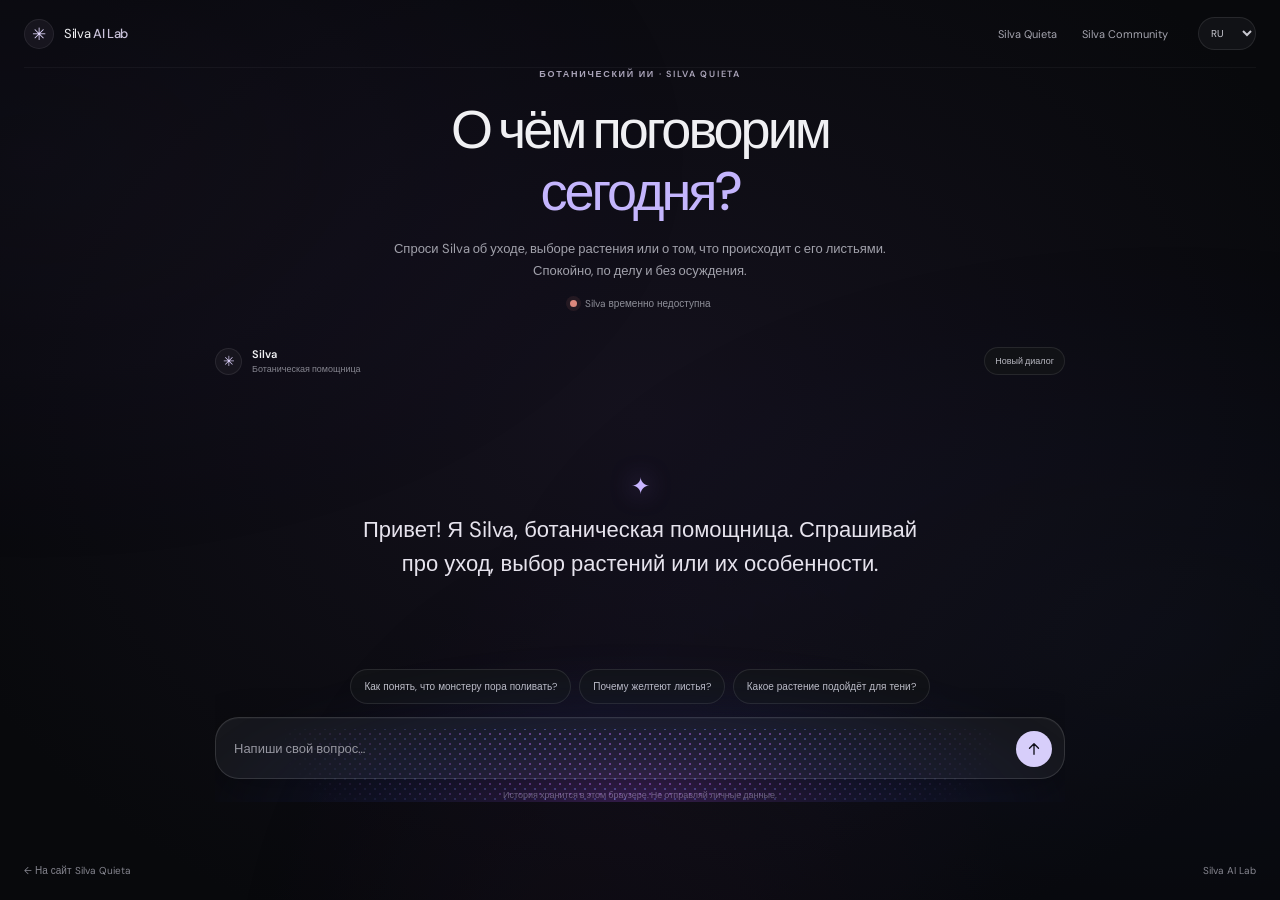
==== ailab/index.html @ 8d6d7d59 "lol" ====
<!doctype html>
<html lang="ru">
<head>
  <meta charset="utf-8">
  <meta name="viewport" content="width=device-width, initial-scale=1">
  <meta name="theme-color" content="#08090c">
  <meta name="description" content="Silva AI Lab — ботаническая ИИ-помощница Silva.">
  <title>Silva AI Lab — Silva Quieta</title>
  <link rel="icon" href="https://silvaquieta.com/favicon-48.png">
  <link rel="preconnect" href="https://fonts.googleapis.com">
  <link rel="preconnect" href="https://fonts.gstatic.com" crossorigin>
  <link href="https://fonts.googleapis.com/css2?family=DM+Sans:wght@400;500;600;700&family=Playfair+Display:wght@500;600;700&display=swap" rel="stylesheet">
  <link rel="stylesheet" href="./style.css">
  <script>
    (() => {
      const saved = localStorage.getItem("silva-ai-locale");
      const query = new URLSearchParams(location.search).get("locale");
      const locale = ["ru", "uk", "en"].includes(query) ? query : ["ru", "uk", "en"].includes(saved) ? saved : "ru";
      document.documentElement.lang = locale;
      window.SILVA_LOCALE = locale;
    })();
  </script>
  <script defer src="./app.js"></script>
</head>
<body>
  <header class="topbar">
    <a class="brand" href="https://silvaquieta.com/" aria-label="Silva Quieta">
      <span class="brand-mark" aria-hidden="true">✳</span>
      <span>Silva <b>AI Lab</b></span>
    </a>
    <nav class="top-links" aria-label="Навигация">
      <a href="https://silvaquieta.com/">Silva Quieta</a>
      <a href="https://community.silvaquieta.com/">Silva Community</a>
    </nav>
    <label class="locale-label">
      <span class="sr-only">Язык</span>
      <select id="locale-select" aria-label="Язык">
        <option value="ru">RU</option>
        <option value="uk">UA</option>
        <option value="en">EN</option>
      </select>
    </label>
  </header>

  <main class="lab-layout">
    <section class="intro">
      <p class="eyebrow" data-copy="eyebrow">БОТАНИЧЕСКИЙ ИИ · SILVA QUIETA</p>
      <h1 data-copy="title">О чём поговорим<br><em>сегодня?</em></h1>
      <p class="intro-text" data-copy="intro">Спроси Silva об уходе, выборе растения или о том, что происходит с его листьями. Спокойно, по делу и без осуждения.</p>
      <div class="promise"><span class="status-dot" id="connection-dot"></span><span id="connection-status" data-copy="connecting">Подключаем Silva…</span></div>
      <div class="privacy-note"><span aria-hidden="true">✦</span><span data-copy="privacy">Не отправляй личные данные. Ответы ИИ могут быть неточными.</span></div>
    </section>

    <section class="chat-card" aria-label="Чат с Silva">
      <header class="chat-header">
        <div class="silva-avatar" aria-hidden="true">✳</div>
        <div class="silva-info">
          <strong>Silva</strong>
          <span id="chat-presence" data-copy="assistant">Ботаническая помощница</span>
        </div>
        <button class="clear-button" id="clear-chat" type="button" data-copy="clear">Новый диалог</button>
      </header>
      <div class="messages" id="messages" role="log" aria-live="polite" aria-relevant="additions text"></div>
      <div class="suggestions" id="suggestions" aria-label="Примеры вопросов"></div>
      <form class="composer" id="chat-form">
        <label class="sr-only" for="chat-input" data-copy="inputLabel">Сообщение для Silva</label>
        <textarea id="chat-input" name="message" rows="1" maxlength="1200" data-placeholder="placeholder" placeholder="Напиши свой вопрос…" required></textarea>
        <button id="send-button" type="submit" aria-label="Отправить"><svg viewBox="0 0 24 24" aria-hidden="true"><path d="M12 19V5m-6 6 6-6 6 6"/></svg></button>
      </form>
      <p class="chat-footnote" data-copy="footnote">История хранится в этом браузере. Не отправляй личные данные.</p>
    </section>
  </main>
  <footer class="footer"><a href="https://silvaquieta.com/">← <span data-copy="back">На сайт Silva Quieta</span></a><span>Silva AI Lab</span></footer>
</body>
</html>
---- ailab/style.css ----
:root {
  color-scheme: dark;
  --paper: #08090c;
  --surface: #111216;
  --ink: #f0f0f3;
  --muted: #9a9ba5;
  --line: #ffffff19;
  --green: #c4b5fd;
  --sage: #1b1a24;
  --sans: "DM Sans", Arial, sans-serif;
  --serif: "Playfair Display", Georgia, serif;
}
* { box-sizing: border-box; }
html { min-width: 320px; min-height: 100%; background: var(--paper); }
body { min-width: 320px; min-height: 100vh; min-height: 100svh; margin: 0; overflow-x: hidden; color: var(--ink); background: radial-gradient(ellipse at 50% 46%, #14111d 0, transparent 47rem), var(--paper); font-family: var(--sans); }
body::before { content: ""; position: fixed; z-index: 0; inset: -24%; pointer-events: none; opacity: .46; background: radial-gradient(ellipse at 18% 28%, #44316c35, transparent 31%), radial-gradient(ellipse at 78% 64%, #29366c32, transparent 34%), radial-gradient(ellipse at 49% 94%, #592b6530, transparent 30%); transform: translate3d(0,0,0); animation: ambient-drift 28s ease-in-out infinite alternate; }
body > * { position: relative; z-index: 1; }
a { color: inherit; text-decoration: none; }
button, textarea, select { font: inherit; color: inherit; }
button, select { cursor: pointer; }
:focus-visible { outline: 2px solid #a78bfa; outline-offset: 3px; }
.topbar { width: min(1320px, calc(100% - 48px)); min-height: 68px; display: flex; align-items: center; gap: 30px; margin: auto; border-bottom: 1px solid #ffffff0b; }
.brand { display: inline-flex; align-items: center; gap: 10px; font-size: 13px; letter-spacing: -.025em; }
.brand b { color: #cac3db; font-weight: 500; }
.brand-mark { width: 30px; height: 30px; display: grid; place-items: center; border: 1px solid #ffffff13; border-radius: 50%; color: #e4d9ff; background: #17151e; font-size: 17px; transition: transform .45s cubic-bezier(.2,.8,.2,1), border-color .3s, box-shadow .3s; }
.brand:hover .brand-mark { transform: rotate(45deg) scale(1.08); border-color: #c4b5fd66; box-shadow: 0 0 22px #a78bfa28; }
.top-links { display: flex; gap: 25px; margin-left: auto; color: #a4a4ae; font-size: 11px; }
.top-links a:hover, .footer a:hover { color: #d3c4ff; }
.locale-label select { min-width: 58px; padding: 8px; border: 1px solid #ffffff18; border-radius: 999px; color: #c8c8d0; background: #111216; font-size: 10px; }
.lab-layout { width: min(850px, calc(100% - 42px)); height: calc(100vh - 128px); height: calc(100svh - 128px); min-height: 530px; display: flex; flex-direction: column; justify-content: center; margin: auto; padding: 0 0 18px; }
.intro { width: 100%; flex: 0 0 auto; text-align: center; }
.eyebrow { margin: 0 0 19px; color: #aaa4b9; font-size: 9px; font-weight: 600; letter-spacing: .19em; }
h1 { margin: 0; font: 500 clamp(36px, 5vw, 54px)/1.15 var(--sans); letter-spacing: -.055em; }
h1 em { color: #c4b5fd; font-style: normal; font-weight: 500; }
.intro-text { max-width: 510px; margin: 15px auto 0; color: #a1a1ab; font-size: 13px; line-height: 1.7; }
.promise { display: flex; align-items: center; justify-content: center; gap: 8px; margin-top: 15px; color: #8e8f99; font-size: 10px; }
.status-dot { width: 7px; height: 7px; border-radius: 50%; background: #b9914d; box-shadow: 0 0 0 4px #b9914d18; }
.status-dot.ready { background: #83b99a; box-shadow: 0 0 0 4px #83b99a19; }
.status-dot.offline { background: #dd887d; box-shadow: 0 0 0 4px #dd887d19; }
.privacy-note { display: none; }
.chat-card { position: relative; width: 100%; min-height: 0; flex: 1 1 400px; display: flex; flex-direction: column; overflow: hidden; margin-top: 27px; }
.chat-header { min-height: 48px; display: flex; align-items: center; gap: 10px; }
.silva-avatar { width: 27px; height: 27px; display: grid; place-items: center; border: 1px solid #ffffff15; border-radius: 50%; color: #e0d4ff; background: #17151e; font-size: 14px; transition: transform .4s cubic-bezier(.2,.8,.2,1), box-shadow .35s; }
.is-ready .silva-avatar { animation: avatar-arrive .8s cubic-bezier(.2,.8,.2,1) .65s both; }
.silva-info { display: grid; gap: 2px; }
.silva-info strong { font-size: 11px; font-weight: 600; }
.silva-info span { color: #85858f; font-size: 9px; }
.clear-button { margin-left: auto; padding: 7px 10px; border: 1px solid #ffffff17; border-radius: 999px; color: #b6b6bf; background: #111216; font-size: 9px; }
.clear-button:hover { border-color: #b7a3ef66; color: #e2d7ff; background: #191720; }
.messages { min-height: 60px; flex: 1 1 auto; display: flex; flex-direction: column; gap: 14px; overflow-y: auto; padding: 23px 4px 12px; scroll-behavior: smooth; scrollbar-color: #ffffff25 transparent; }
.message { max-width: min(78%, 640px); display: flex; flex-direction: column; gap: 4px; }
.message.user { align-self: flex-end; }
.message:not(.welcome-message):not(.typing-message) { animation: message-arrive .4s cubic-bezier(.2,.75,.25,1) both; }
.message p { margin: 0; padding: 12px 15px; border: 1px solid #ffffff0c; border-radius: 16px 16px 16px 5px; background: #18191e; color: #e0e0e5; font-size: 13px; line-height: 1.7; white-space: pre-wrap; overflow-wrap: anywhere; }
.message.user p { border-color: transparent; border-radius: 16px 16px 5px 16px; color: #f8f6ff; background: #393449; }
.message.error p { border-color: #8d544b66; color: #f0b5ac; background: #211715; }
.welcome-message { max-width: min(100%, 620px); align-self: center; margin: auto; text-align: center; }
.welcome-message::before { content: "✦"; align-self: center; margin-bottom: 8px; color: #c8b5ff; font-size: 23px; text-shadow: 0 0 25px #a579f1aa; }
.welcome-message p { padding: 0 12px; border: 0; color: #e6e3ed; background: transparent; font-size: clamp(17px, 2.2vw, 22px); line-height: 1.55; }
.typing-message { width: max-content; }
.typing-message p { display: flex; align-items: center; gap: 5px; min-width: 54px; padding: 13px 15px; }
.typing-message span { width: 5px; height: 5px; border-radius: 50%; background: #c4b5fd; animation: typing-pulse 1.15s ease-in-out infinite; }
.typing-message span:nth-child(2) { animation-delay: .14s; }
.typing-message span:nth-child(3) { animation-delay: .28s; }
.suggestions { display: flex; flex-wrap: wrap; justify-content: center; gap: 8px; padding: 12px 0 13px; }
.suggestion { min-height: 35px; padding: 8px 13px; border: 1px solid #ffffff19; border-radius: 999px; color: #c0c0c9; background: #111216; font-size: 10px; text-align: left; transition: background .24s, border-color .24s, color .24s, transform .3s cubic-bezier(.2,.8,.2,1), box-shadow .3s; }
.suggestion:hover { transform: translateY(-2px); border-color: #a78bfa77; color: #e2d7ff; background: #191720; box-shadow: 0 7px 22px #7f5bc41c; }
.composer { position: relative; z-index: 0; min-height: 62px; display: flex; align-items: flex-end; gap: 9px; margin: 0; padding: 11px 12px 11px 18px; border: 1px solid #ffffff21; border-radius: 24px; background: #18191eeF; box-shadow: 0 9px 36px #00000055, inset 0 1px #ffffff08; }
.composer::before { content: ""; position: absolute; z-index: -2; inset: -62px -50px -78px; pointer-events: none; background: radial-gradient(ellipse at 50% 76%, #a34ce54a 0, #703eaf35 19%, #3749ba20 37%, transparent 68%); filter: blur(17px); }
.composer::before { animation: aura-breathe 7s ease-in-out infinite alternate; }
.composer::after { content: ""; position: absolute; z-index: -1; width: min(710px, 120%); height: 145px; left: 50%; bottom: -96px; pointer-events: none; transform: translateX(-50%); background-image: radial-gradient(circle, #bf76ff 0 1px, transparent 1.5px), radial-gradient(circle, #7784ff 0 1px, transparent 1.5px); background-position: 0 0, 5px 5px; background-size: 10px 10px; opacity: .43; -webkit-mask-image: radial-gradient(ellipse at 50% 0, #000 0, #000 23%, transparent 73%); mask-image: radial-gradient(ellipse at 50% 0, #000 0, #000 23%, transparent 73%); animation: particle-shimmer 9s ease-in-out infinite alternate; }
.composer:focus-within { border-color: #b89cfb69; box-shadow: 0 0 0 1px #a78bfa20, 0 9px 36px #00000066; }
.composer textarea { width: 100%; max-height: 120px; min-height: 35px; resize: none; padding: 8px 0; border: 0; outline: 0; color: #f1f0f5; background: transparent; font-size: 13px; line-height: 1.5; }
.composer textarea::placeholder { color: #9696a0; }
.composer button { width: 36px; height: 36px; flex: 0 0 36px; display: grid; place-items: center; border: 0; border-radius: 50%; color: #12111a; background: #d7cefa; transition: background .25s, transform .3s cubic-bezier(.2,.8,.2,1), box-shadow .3s; }
.composer button:hover { transform: scale(1.05); background: #e5dcff; }
.composer button:not(:disabled):hover { box-shadow: 0 0 0 5px #c4b5fd1a, 0 0 24px #a78bfa55; }
.composer button:disabled { cursor: wait; opacity: .5; }
.composer button svg { width: 18px; height: 18px; fill: none; stroke: currentColor; stroke-width: 1.8; stroke-linecap: round; stroke-linejoin: round; }
.chat-footnote { margin: 10px 0 0; color: #777780; font-size: 9px; line-height: 1.5; text-align: center; }
.footer { width: min(1320px, calc(100% - 48px)); min-height: 60px; display: flex; align-items: center; justify-content: space-between; margin: auto; color: #85858f; font-size: 10px; }
.sr-only { width: 1px; height: 1px; position: absolute; overflow: hidden; clip: rect(0,0,0,0); white-space: nowrap; clip-path: inset(50%); }
@media (min-width: 761px) {
  .lab-layout { padding-bottom: 38px; }
  .chat-card { flex-basis: 470px; }
}
@media (max-width: 760px) {
  .topbar, .lab-layout, .footer { width: calc(100% - 28px); }
  .topbar { min-height: 58px; gap: 10px; }
  .top-links { gap: 12px; font-size: 9px; }
  .top-links a:first-child { display: none; }
  .brand { gap: 8px; font-size: 12px; }
  .brand-mark { width: 27px; height: 27px; }
  .lab-layout { height: calc(100vh - 116px); height: calc(100svh - 116px); min-height: 550px; justify-content: flex-start; padding: 0 0 14px; }
  .intro { margin-top: auto; padding: 28px 0 19px; }
  .eyebrow { margin-bottom: 13px; font-size: 8px; }
  h1 { font-size: clamp(32px, 9vw, 42px); }
  .intro-text { max-width: 420px; margin-top: 12px; font-size: 12px; }
  .promise { margin-top: 11px; }
  .chat-card { height: 100%; flex: 1 1 auto; margin-top: 0; }
  .chat-header { min-height: 40px; }
  .messages { padding: 17px 0 10px; }
  .message { max-width: 88%; }
  .suggestions { justify-content: flex-start; gap: 7px; padding: 8px 0 12px; }
  .suggestion { min-height: 32px; padding: 7px 10px; font-size: 9px; }
  .composer { min-height: 56px; padding: 9px 10px 9px 15px; border-radius: 22px; }
  .composer::before { inset: -45px -35px -56px; }
  .composer::after { bottom: -83px; height: 120px; opacity: .37; }
  .footer { min-height: 48px; font-size: 9px; }
}
@media (max-height: 680px) and (max-width: 760px) {
  .intro { padding-block: 14px 12px; }
  .eyebrow { display: none; }
  .intro-text { display: none; }
  .promise { margin-top: 8px; }
  .lab-layout { min-height: 480px; }
}
.is-ready .topbar { animation: fade-down .7s cubic-bezier(.2,.75,.25,1) both; }
.is-ready .intro > * { animation: fade-up .75s cubic-bezier(.2,.75,.25,1) both; }
.is-ready .intro > :nth-child(2) { animation-delay: .1s; }
.is-ready .intro > :nth-child(3) { animation-delay: .2s; }
.is-ready .intro > :nth-child(4) { animation-delay: .3s; }
.is-ready .chat-header { animation: fade-up .7s cubic-bezier(.2,.75,.25,1) .35s both; }
.is-ready .welcome-message { animation: welcome-arrive .9s cubic-bezier(.2,.75,.25,1) .45s both; }
.is-ready .suggestion { animation: chip-arrive .55s cubic-bezier(.2,.75,.25,1) both; }
.is-ready .suggestion:nth-child(2) { animation-delay: .08s; }
.is-ready .suggestion:nth-child(3) { animation-delay: .16s; }
.is-ready .composer { animation: composer-arrive .8s cubic-bezier(.2,.75,.25,1) .5s both; }
.is-ready .footer { animation: fade-up .65s cubic-bezier(.2,.75,.25,1) .55s both; }
@keyframes fade-down { from { opacity: 0; transform: translateY(-9px); } to { opacity: 1; transform: translateY(0); } }
@keyframes fade-up { from { opacity: 0; transform: translateY(13px); } to { opacity: 1; transform: translateY(0); } }
@keyframes welcome-arrive { from { opacity: 0; transform: translateY(12px) scale(.985); filter: blur(5px); } to { opacity: 1; transform: translateY(0) scale(1); filter: blur(0); } }
@keyframes chip-arrive { from { opacity: 0; transform: translateY(8px); } to { opacity: 1; transform: translateY(0); } }
@keyframes composer-arrive { from { opacity: 0; transform: translateY(15px) scale(.99); } to { opacity: 1; transform: translateY(0) scale(1); } }
@keyframes message-arrive { from { opacity: 0; transform: translateY(8px) scale(.99); } to { opacity: 1; transform: translateY(0) scale(1); } }
@keyframes avatar-arrive { 0% { opacity: 0; transform: rotate(-35deg) scale(.7); } 70% { transform: rotate(8deg) scale(1.08); } 100% { opacity: 1; transform: rotate(0) scale(1); } }
@keyframes ambient-drift { from { transform: translate3d(-1.5%, -1%, 0) scale(1); } to { transform: translate3d(1.5%, 1.5%, 0) scale(1.045); } }
@keyframes aura-breathe { from { opacity: .65; transform: scale(.96); } to { opacity: 1; transform: scale(1.04); } }
@keyframes particle-shimmer { from { opacity: .28; background-position: 0 0, 5px 5px; } to { opacity: .5; background-position: 20px -8px, -15px 13px; } }
@keyframes typing-pulse { 0%, 60%, 100% { opacity: .4; transform: translateY(0); } 30% { opacity: 1; transform: translateY(-4px); } }
@media (prefers-reduced-motion: reduce) {
  *, *::before, *::after { scroll-behavior: auto !important; animation-duration: .01ms !important; animation-iteration-count: 1 !important; transition-duration: .01ms !important; }
  body::before { animation: none; }
}
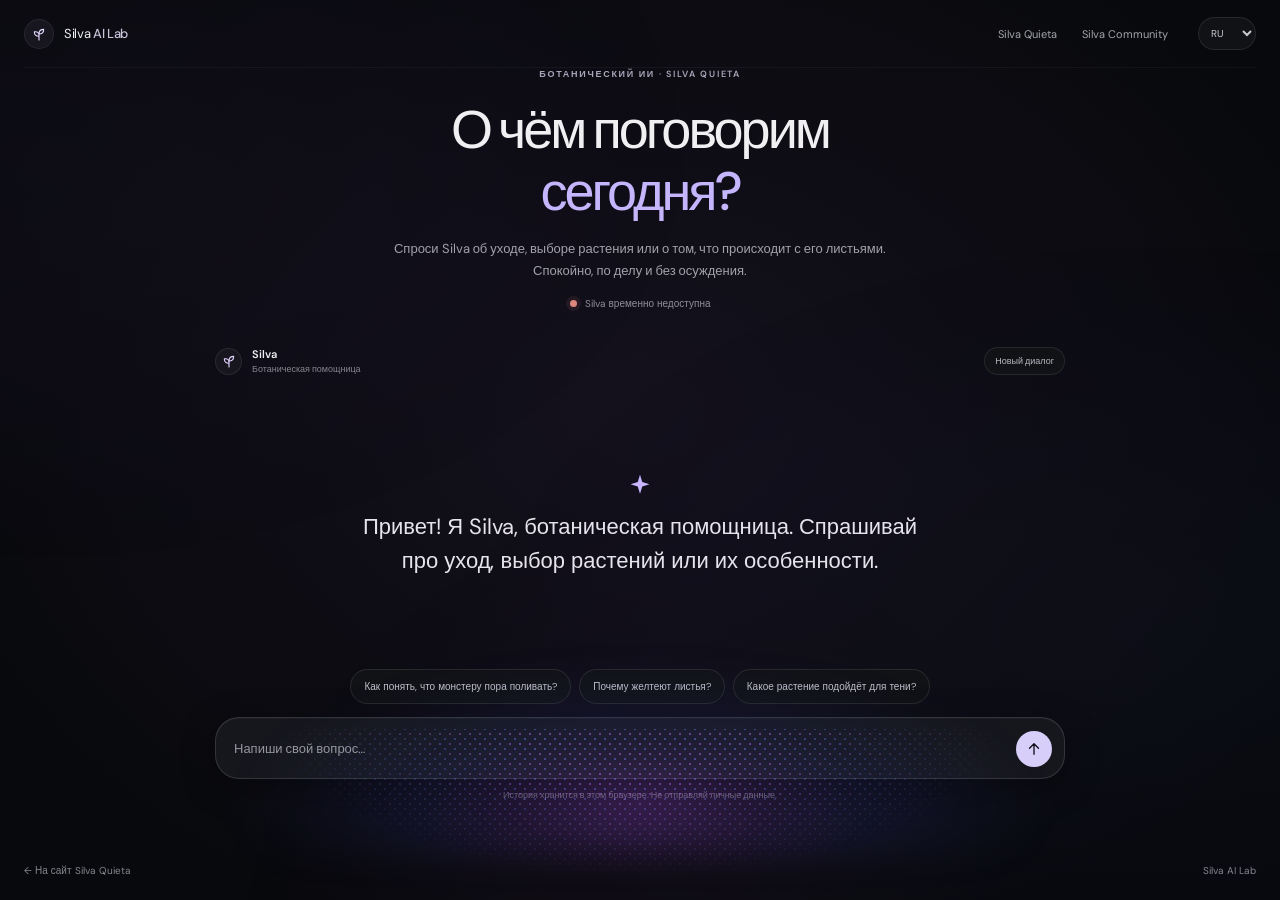
==== commit c6a2120f: "lol" ====
--- a/ailab/index.html
+++ b/ailab/index.html
@@ -6,11 +6,13 @@
   <meta name="theme-color" content="#08090c">
   <meta name="description" content="Silva AI Lab — ботаническая ИИ-помощница Silva.">
   <title>Silva AI Lab — Silva Quieta</title>
+  <link rel="manifest" href="./manifest.webmanifest">
+  <link rel="apple-touch-icon" href="./apple-touch-icon.png">
   <link rel="icon" href="https://silvaquieta.com/favicon-48.png">
   <link rel="preconnect" href="https://fonts.googleapis.com">
   <link rel="preconnect" href="https://fonts.gstatic.com" crossorigin>
   <link href="https://fonts.googleapis.com/css2?family=DM+Sans:wght@400;500;600;700&family=Playfair+Display:wght@500;600;700&display=swap" rel="stylesheet">
-  <link rel="stylesheet" href="./style.css">
+  <link rel="stylesheet" href="./style.css?v=5">
   <script>
     (() => {
       const saved = localStorage.getItem("silva-ai-locale");
@@ -20,18 +22,19 @@
       window.SILVA_LOCALE = locale;
     })();
   </script>
-  <script defer src="./app.js"></script>
+  <script defer src="./app.js?v=3"></script>
 </head>
 <body>
   <header class="topbar">
     <a class="brand" href="https://silvaquieta.com/" aria-label="Silva Quieta">
-      <span class="brand-mark" aria-hidden="true">✳</span>
+      <span class="brand-mark" aria-hidden="true"><svg viewBox="0 0 24 24"><path d="M12 20V11m0 4c-4.1 0-6.2-2-6.2-5.8C9.6 8.2 12 10.1 12 14Zm0-3c0-4 2.4-6.1 6.2-6.1 0 3.9-2.1 6.1-6.2 6.1Z"/></svg></span>
       <span>Silva <b>AI Lab</b></span>
     </a>
     <nav class="top-links" aria-label="Навигация">
       <a href="https://silvaquieta.com/">Silva Quieta</a>
       <a href="https://community.silvaquieta.com/">Silva Community</a>
     </nav>
+    <button class="install-pwa" type="button" data-install-pwa data-copy="installApp" aria-label="Установить Silva AI Lab" hidden>Установить</button>
     <label class="locale-label">
       <span class="sr-only">Язык</span>
       <select id="locale-select" aria-label="Язык">
@@ -48,12 +51,12 @@
       <h1 data-copy="title">О чём поговорим<br><em>сегодня?</em></h1>
       <p class="intro-text" data-copy="intro">Спроси Silva об уходе, выборе растения или о том, что происходит с его листьями. Спокойно, по делу и без осуждения.</p>
       <div class="promise"><span class="status-dot" id="connection-dot"></span><span id="connection-status" data-copy="connecting">Подключаем Silva…</span></div>
-      <div class="privacy-note"><span aria-hidden="true">✦</span><span data-copy="privacy">Не отправляй личные данные. Ответы ИИ могут быть неточными.</span></div>
+      <div class="privacy-note"><svg viewBox="0 0 24 24" aria-hidden="true"><path d="M12 2 14.2 9.8 22 12l-7.8 2.2L12 22l-2.2-7.8L2 12l7.8-2.2Z"/></svg><span data-copy="privacy">Не отправляй личные данные. Ответы ИИ могут быть неточными.</span></div>
     </section>
 
     <section class="chat-card" aria-label="Чат с Silva">
       <header class="chat-header">
-        <div class="silva-avatar" aria-hidden="true">✳</div>
+        <div class="silva-avatar" aria-hidden="true"><svg viewBox="0 0 24 24"><path d="M12 20V11m0 4c-4.1 0-6.2-2-6.2-5.8C9.6 8.2 12 10.1 12 14Zm0-3c0-4 2.4-6.1 6.2-6.1 0 3.9-2.1 6.1-6.2 6.1Z"/></svg></div>
         <div class="silva-info">
           <strong>Silva</strong>
           <span id="chat-presence" data-copy="assistant">Ботаническая помощница</span>
--- a/ailab/style.css
+++ b/ailab/style.css
@@ -22,11 +22,15 @@
 .topbar { width: min(1320px, calc(100% - 48px)); min-height: 68px; display: flex; align-items: center; gap: 30px; margin: auto; border-bottom: 1px solid #ffffff0b; }
 .brand { display: inline-flex; align-items: center; gap: 10px; font-size: 13px; letter-spacing: -.025em; }
 .brand b { color: #cac3db; font-weight: 500; }
-.brand-mark { width: 30px; height: 30px; display: grid; place-items: center; border: 1px solid #ffffff13; border-radius: 50%; color: #e4d9ff; background: #17151e; font-size: 17px; transition: transform .45s cubic-bezier(.2,.8,.2,1), border-color .3s, box-shadow .3s; }
+.brand-mark { width: 30px; height: 30px; display: grid; place-items: center; border: 1px solid #ffffff13; border-radius: 50%; color: #e4d9ff; background: #17151e; transition: transform .45s cubic-bezier(.2,.8,.2,1), border-color .3s, box-shadow .3s; }
+.brand-mark svg, .silva-avatar svg { width: 18px; height: 18px; fill: none; stroke: currentColor; stroke-linecap: round; stroke-linejoin: round; stroke-width: 1.5; }
 .brand:hover .brand-mark { transform: rotate(45deg) scale(1.08); border-color: #c4b5fd66; box-shadow: 0 0 22px #a78bfa28; }
 .top-links { display: flex; gap: 25px; margin-left: auto; color: #a4a4ae; font-size: 11px; }
 .top-links a:hover, .footer a:hover { color: #d3c4ff; }
 .locale-label select { min-width: 58px; padding: 8px; border: 1px solid #ffffff18; border-radius: 999px; color: #c8c8d0; background: #111216; font-size: 10px; }
+.install-pwa { border: 1px solid #ffffff24; border-radius: 999px; padding: 8px 11px; color: #e7e4ff; background: #171622; font-size: 10px; cursor: pointer; }
+.install-pwa:hover { border-color: #b6a8ff70; background: #211e34; }
+.install-pwa[hidden] { display: none; }
 .lab-layout { width: min(850px, calc(100% - 42px)); height: calc(100vh - 128px); height: calc(100svh - 128px); min-height: 530px; display: flex; flex-direction: column; justify-content: center; margin: auto; padding: 0 0 18px; }
 .intro { width: 100%; flex: 0 0 auto; text-align: center; }
 .eyebrow { margin: 0 0 19px; color: #aaa4b9; font-size: 9px; font-weight: 600; letter-spacing: .19em; }
@@ -38,9 +42,10 @@
 .status-dot.ready { background: #83b99a; box-shadow: 0 0 0 4px #83b99a19; }
 .status-dot.offline { background: #dd887d; box-shadow: 0 0 0 4px #dd887d19; }
 .privacy-note { display: none; }
+.privacy-note > svg { width: 14px; height: 14px; flex: 0 0 auto; fill: #c8b5ff; }
 .chat-card { position: relative; width: 100%; min-height: 0; flex: 1 1 400px; display: flex; flex-direction: column; overflow: hidden; margin-top: 27px; }
 .chat-header { min-height: 48px; display: flex; align-items: center; gap: 10px; }
-.silva-avatar { width: 27px; height: 27px; display: grid; place-items: center; border: 1px solid #ffffff15; border-radius: 50%; color: #e0d4ff; background: #17151e; font-size: 14px; transition: transform .4s cubic-bezier(.2,.8,.2,1), box-shadow .35s; }
+.silva-avatar { width: 27px; height: 27px; display: grid; place-items: center; border: 1px solid #ffffff15; border-radius: 50%; color: #e0d4ff; background: #17151e; transition: transform .4s cubic-bezier(.2,.8,.2,1), box-shadow .35s; }
 .is-ready .silva-avatar { animation: avatar-arrive .8s cubic-bezier(.2,.8,.2,1) .65s both; }
 .silva-info { display: grid; gap: 2px; }
 .silva-info strong { font-size: 11px; font-weight: 600; }
@@ -55,7 +60,7 @@
 .message.user p { border-color: transparent; border-radius: 16px 16px 5px 16px; color: #f8f6ff; background: #393449; }
 .message.error p { border-color: #8d544b66; color: #f0b5ac; background: #211715; }
 .welcome-message { max-width: min(100%, 620px); align-self: center; margin: auto; text-align: center; }
-.welcome-message::before { content: "✦"; align-self: center; margin-bottom: 8px; color: #c8b5ff; font-size: 23px; text-shadow: 0 0 25px #a579f1aa; }
+.welcome-message::before { width: 19px; height: 19px; align-self: center; margin-bottom: 12px; background: #c8b5ff; box-shadow: 0 0 25px #a579f1aa; clip-path: polygon(50% 0, 62% 38%, 100% 50%, 62% 62%, 50% 100%, 38% 62%, 0 50%, 38% 38%); content: ""; }
 .welcome-message p { padding: 0 12px; border: 0; color: #e6e3ed; background: transparent; font-size: clamp(17px, 2.2vw, 22px); line-height: 1.55; }
 .typing-message { width: max-content; }
 .typing-message p { display: flex; align-items: center; gap: 5px; min-width: 54px; padding: 13px 15px; }
@@ -89,6 +94,7 @@
   .topbar { min-height: 58px; gap: 10px; }
   .top-links { gap: 12px; font-size: 9px; }
   .top-links a:first-child { display: none; }
+  .install-pwa { padding: 7px 9px; font-size: 9px; }
   .brand { gap: 8px; font-size: 12px; }
   .brand-mark { width: 27px; height: 27px; }
   .lab-layout { height: calc(100vh - 116px); height: calc(100svh - 116px); min-height: 550px; justify-content: flex-start; padding: 0 0 14px; }
@@ -142,3 +148,46 @@
   *, *::before, *::after { scroll-behavior: auto !important; animation-duration: .01ms !important; animation-iteration-count: 1 !important; transition-duration: .01ms !important; }
   body::before { animation: none; }
 }
+
+html { overflow-x: clip; }
+.composer::before { inset-inline: 0; }
+.composer::after { width: min(710px, 100%); }
+
+.lab-layout {
+  height: auto;
+  min-height: calc(100svh - 128px);
+}
+
+.chat-card {
+  min-height: 400px;
+  flex: 1 0 400px;
+  overflow: visible;
+}
+
+.messages { min-height: 112px; }
+
+@media (max-width: 760px) {
+  .lab-layout {
+    height: auto;
+    min-height: calc(100svh - 106px);
+    padding-block: 16px 14px;
+  }
+
+  .intro {
+    margin-top: 0;
+    padding-block: 20px 14px;
+  }
+
+  .chat-card {
+    height: auto;
+    min-height: 350px;
+    flex: 1 0 350px;
+    overflow: visible;
+  }
+
+  .composer::before { inset-inline: 0; }
+}
+
+@media (max-height: 680px) and (max-width: 760px) {
+  .chat-card { min-height: 300px; flex-basis: 300px; }
+}
